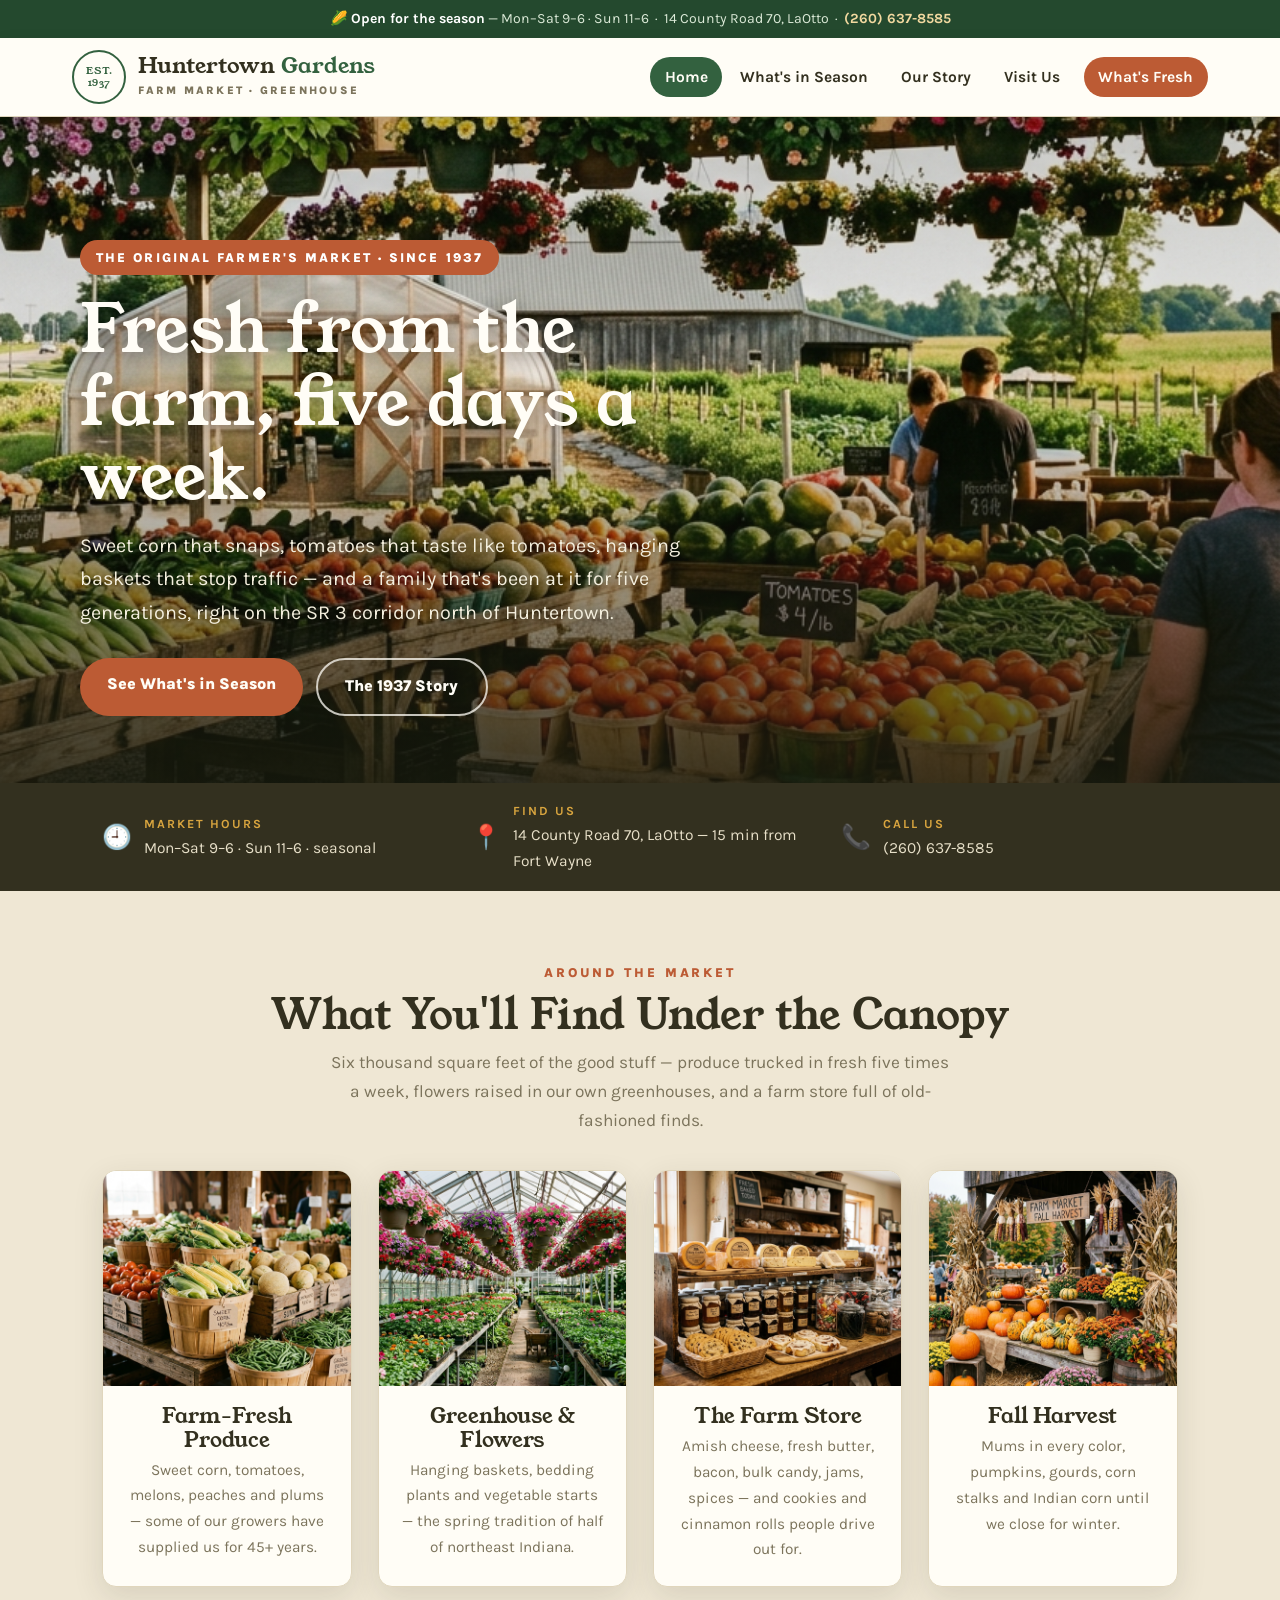
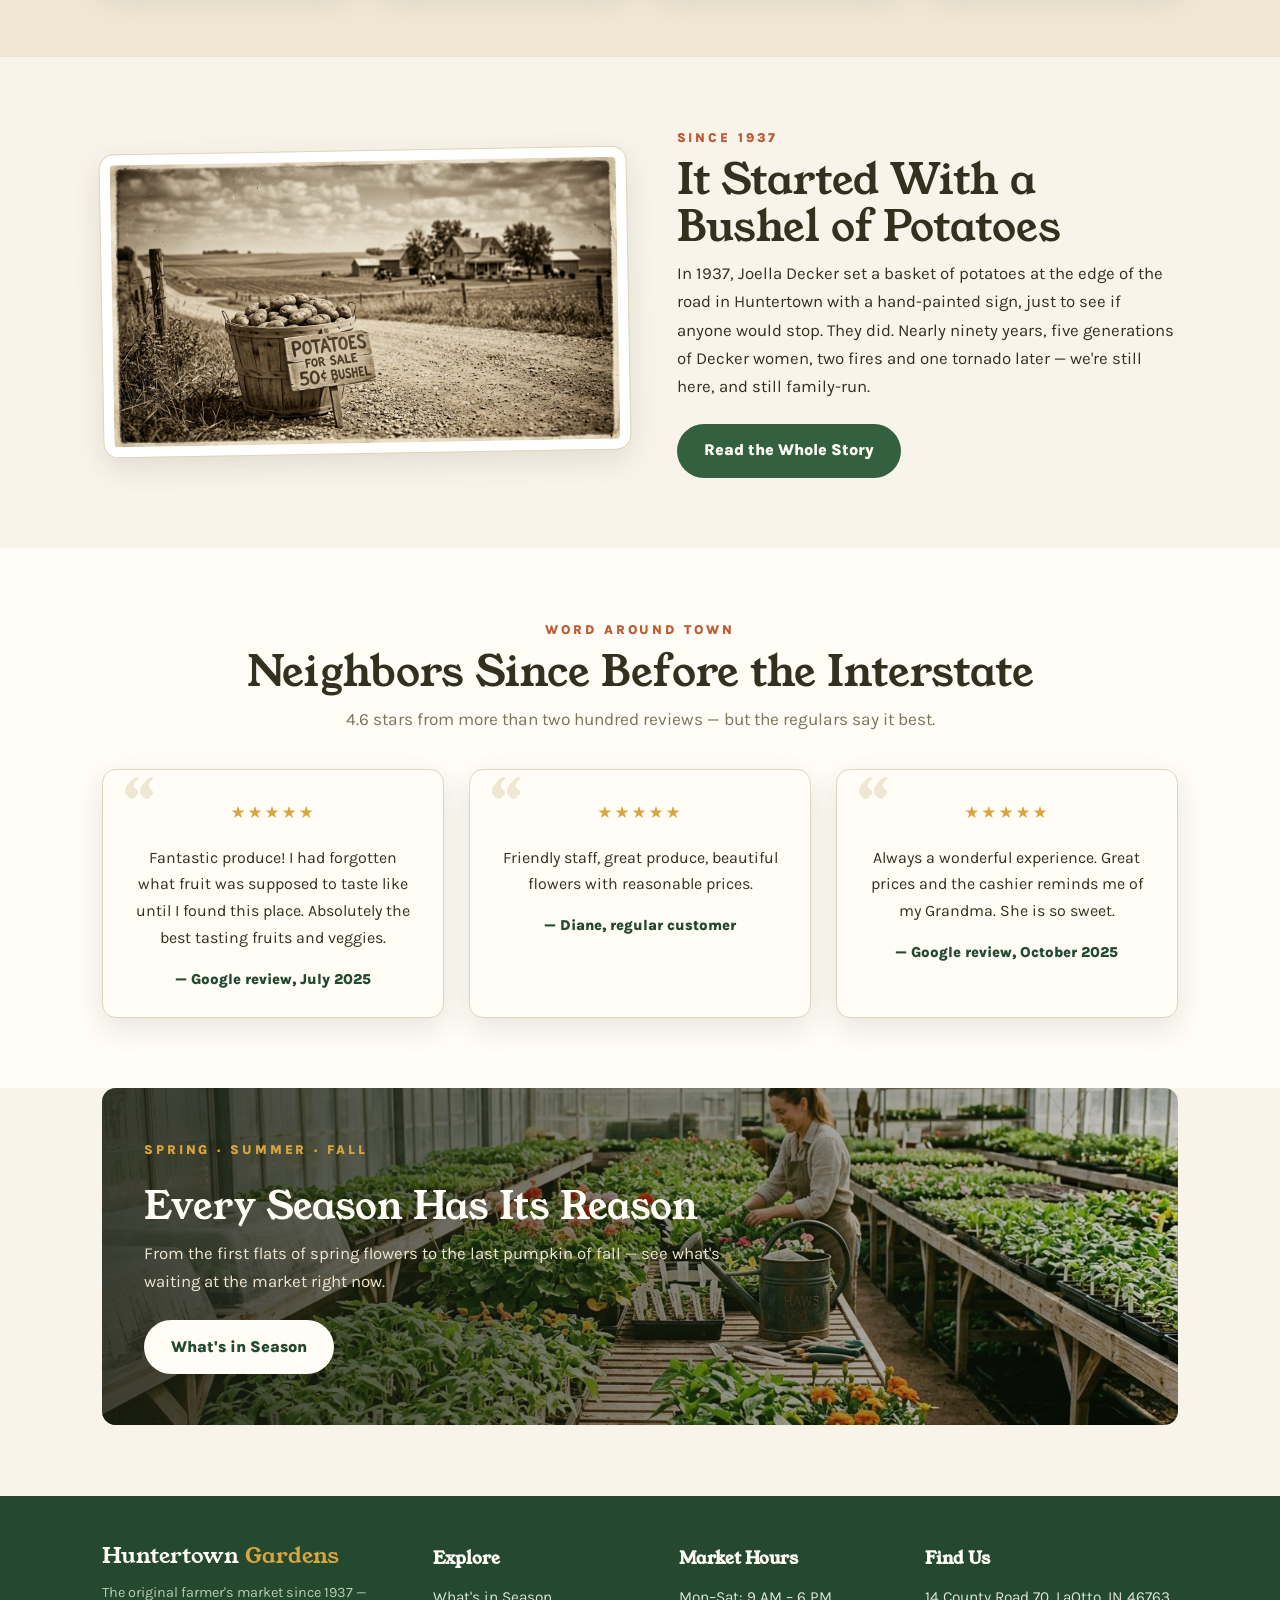
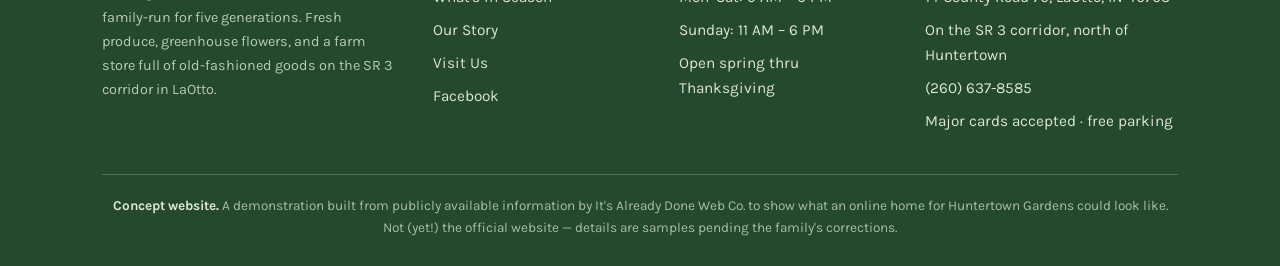
==== index.html @ 18785dc9 "v1: Huntertown Gardens concept site (spec build #3) Four-page heritage farm market site built from p" ====
<!DOCTYPE html>
<html lang="en">
<head>
<meta charset="UTF-8">
<meta name="viewport" content="width=device-width, initial-scale=1.0">
<title>Huntertown Gardens — The Original Farmer's Market Since 1937</title>
<meta name="description" content="Family-run farm market and greenhouse on the SR 3 corridor north of Fort Wayne: fresh produce, hanging baskets and bedding plants, Amish cheese, bulk candy and pantry goods. Since 1937.">
<link rel="icon" href="data:image/svg+xml,<svg xmlns='http://www.w3.org/2000/svg' viewBox='0 0 100 100'><circle cx='50' cy='50' r='46' fill='%23f8f4e9' stroke='%2333613f' stroke-width='6'/><path d='M50 25 C58 38 58 52 50 66 C42 52 42 38 50 25 Z' fill='%2333613f'/><path d='M50 66 L50 78' stroke='%2333613f' stroke-width='5' stroke-linecap='round'/></svg>">
<link rel="stylesheet" href="css/style.css">
</head>
<body>

<div class="topbar">🌽 <strong>Open for the season</strong> — Mon–Sat 9–6 · Sun 11–6 &nbsp;·&nbsp; 14 County Road 70, LaOtto &nbsp;·&nbsp; <a href="tel:+12606378585">(260) 637-8585</a></div>

<header class="site">
  <div class="nav-row">
    <a class="brand" href="index.html">
      <span class="roundel">EST.<br>1937</span>
      <span>
        <span class="brand-name">Huntertown <span>Gardens</span></span>
        <span class="brand-tag">Farm Market · Greenhouse</span>
      </span>
    </a>
    <nav class="main">
      <a href="index.html" class="active">Home</a>
      <a href="seasons.html">What's in Season</a>
      <a href="story.html">Our Story</a>
      <a href="visit.html">Visit Us</a>
      <a href="seasons.html" class="cta">What's Fresh</a>
    </nav>
  </div>
</header>

<section class="hero">
  <img class="hero-bg" src="assets/hero-market-crop2.png" alt="The farm market under its canopy: hanging flower baskets above tables piled with sweet corn, tomatoes and melons, greenhouse behind">
  <div class="wrap hero-inner">
    <span class="kicker">The original farmer's market · since 1937</span>
    <h1>Fresh from the farm, five days a week.</h1>
    <p class="lede">Sweet corn that snaps, tomatoes that taste like tomatoes, hanging baskets that stop traffic — and a family that's been at it for five generations, right on the SR 3 corridor north of Huntertown.</p>
    <div class="btns">
      <a class="btn btn-terra" href="seasons.html">See What's in Season</a>
      <a class="btn btn-outline" href="story.html">The 1937 Story</a>
    </div>
  </div>
</section>

<div class="info-strip">
  <div class="wrap">
    <div class="cell"><span class="info-ico">🕘</span><div><strong>Market Hours</strong> Mon–Sat 9–6 · Sun 11–6 · seasonal</div></div>
    <div class="cell"><span class="info-ico">📍</span><div><strong>Find Us</strong> <a href="visit.html">14 County Road 70, LaOtto — 15 min from Fort Wayne</a></div></div>
    <div class="cell"><span class="info-ico">📞</span><div><strong>Call Us</strong> <a href="tel:+12606378585">(260) 637-8585</a></div></div>
  </div>
</div>

<section class="block block--deep">
  <div class="wrap center">
    <p class="eyebrow">Around the market</p>
    <h2>What You'll Find Under the Canopy</h2>
    <p class="sub">Six thousand square feet of the good stuff — produce trucked in fresh five times a week, flowers raised in our own greenhouses, and a farm store full of old-fashioned finds.</p>
    <div class="grid grid-4">
      <div class="card">
        <img src="assets/produce.png" alt="Bushel baskets of sweet corn and crates of ripe tomatoes">
        <div class="pad"><h3>Farm-Fresh Produce</h3><p>Sweet corn, tomatoes, melons, peaches and plums — some of our growers have supplied us for 45+ years.</p></div>
      </div>
      <div class="card">
        <img src="assets/baskets.png" alt="Rows of vibrant hanging flower baskets inside the greenhouse">
        <div class="pad"><h3>Greenhouse &amp; Flowers</h3><p>Hanging baskets, bedding plants and vegetable starts — the spring tradition of half of northeast Indiana.</p></div>
      </div>
      <div class="card">
        <img src="assets/pantry.png" alt="Amish cheeses, jars of jam and old-fashioned bulk candy on a wooden shelf">
        <div class="pad"><h3>The Farm Store</h3><p>Amish cheese, fresh butter, bacon, bulk candy, jams, spices — and cookies and cinnamon rolls people drive out for.</p></div>
      </div>
      <div class="card">
        <img src="assets/fall.png" alt="Pumpkins, gourds, corn stalks and colorful mums in the fall">
        <div class="pad"><h3>Fall Harvest</h3><p>Mums in every color, pumpkins, gourds, corn stalks and Indian corn until we close for winter.</p></div>
      </div>
    </div>
  </div>
</section>

<section class="block">
  <div class="wrap">
    <div class="split">
      <div class="split-img"><img src="assets/heritage-1937.png" alt="A sepia-toned scene of a bushel basket of potatoes with a hand-painted for-sale sign at the edge of a country road"></div>
      <div>
        <p class="eyebrow">Since 1937</p>
        <h2>It Started With a Bushel of Potatoes</h2>
        <p>In 1937, Joella Decker set a basket of potatoes at the edge of the road in Huntertown with a hand-painted sign, just to see if anyone would stop. They did. Nearly ninety years, five generations of Decker women, two fires and one tornado later — we're still here, and still family-run.</p>
        <p style="margin-top:1.4rem"><a class="btn btn-green" href="story.html">Read the Whole Story</a></p>
      </div>
    </div>
  </div>
</section>

<section class="block block--white">
  <div class="wrap center">
    <p class="eyebrow">Word around town</p>
    <h2>Neighbors Since Before the Interstate</h2>
    <p class="sub">4.6 stars from more than two hundred reviews — but the regulars say it best.</p>
    <div class="grid grid-3">
      <div class="review">
        <div class="stars">★★★★★</div>
        <p>Fantastic produce! I had forgotten what fruit was supposed to taste like until I found this place. Absolutely the best tasting fruits and veggies.</p>
        <div class="who">— Google review, July 2025</div>
      </div>
      <div class="review">
        <div class="stars">★★★★★</div>
        <p>Friendly staff, great produce, beautiful flowers with reasonable prices.</p>
        <div class="who">— Diane, regular customer</div>
      </div>
      <div class="review">
        <div class="stars">★★★★★</div>
        <p>Always a wonderful experience. Great prices and the cashier reminds me of my Grandma. She is so sweet.</p>
        <div class="who">— Google review, October 2025</div>
      </div>
    </div>
  </div>
</section>

<section class="block" style="padding-top:0">
  <div class="wrap">
    <div class="banner">
      <img class="bg" src="assets/greenhouse.png" alt="Greenhouse tables full of spring bedding plants and vegetable starts">
      <div class="pad">
        <p class="eyebrow" style="color:var(--gold)">Spring · Summer · Fall</p>
        <h2>Every Season Has Its Reason</h2>
        <p>From the first flats of spring flowers to the last pumpkin of fall — see what's waiting at the market right now.</p>
        <a class="btn btn-cream" href="seasons.html">What's in Season</a>
      </div>
    </div>
  </div>
</section>

<footer class="site">
  <div class="wrap">
    <div class="cols">
      <div>
        <span class="brand-name">Huntertown <span style="color:var(--gold)">Gardens</span></span>
        <p class="small">The original farmer's market since 1937 — family-run for five generations. Fresh produce, greenhouse flowers, and a farm store full of old-fashioned goods on the SR 3 corridor in LaOtto.</p>
      </div>
      <div>
        <h4>Explore</h4>
        <ul>
          <li><a href="seasons.html">What's in Season</a></li>
          <li><a href="story.html">Our Story</a></li>
          <li><a href="visit.html">Visit Us</a></li>
          <li><a href="https://www.facebook.com/HuntertownGardens/" target="_blank" rel="noopener">Facebook</a></li>
        </ul>
      </div>
      <div>
        <h4>Market Hours</h4>
        <ul>
          <li>Mon–Sat: 9 AM – 6 PM</li>
          <li>Sunday: 11 AM – 6 PM</li>
          <li>Open spring thru Thanksgiving</li>
        </ul>
      </div>
      <div>
        <h4>Find Us</h4>
        <ul>
          <li>14 County Road 70, LaOtto, IN 46763</li>
          <li>On the SR 3 corridor, north of Huntertown</li>
          <li><a href="tel:+12606378585">(260) 637-8585</a></li>
          <li>Major cards accepted · free parking</li>
        </ul>
      </div>
    </div>
    <div class="footnote">
      <strong>Concept website.</strong> A demonstration built from publicly available information by It's Already Done Web Co. to show what an online home for Huntertown Gardens could look like. Not (yet!) the official website — details are samples pending the family's corrections.
    </div>
  </div>
</footer>

</body>
</html>
---- css/style.css ----
/* ============================================================
   Huntertown Gardens — the original farmer's market since 1937
   Kraft & cream · botanical green · terracotta · harvest gold
   ============================================================ */

@import url('https://fonts.googleapis.com/css2?family=Young+Serif&family=Karla:ital,wght@0,400;0,500;0,700;0,800;1,400&display=swap');

:root {
  --cream: #f8f4e9;
  --kraft: #efe7d4;
  --panel: #fffdf6;
  --line: #e0d6bd;
  --green: #33613f;
  --green-deep: #24492e;
  --green-soft: #e3ecdd;
  --terra: #bc5b34;
  --terra-soft: #f6e3d8;
  --gold: #d9a53f;
  --ink: #33301f;
  --muted: #7c745c;
  --radius: 14px;
  --shadow: 0 10px 30px rgba(51, 48, 31, 0.12);
}

* { margin: 0; padding: 0; box-sizing: border-box; }
html { scroll-behavior: smooth; }

body {
  overflow-x: hidden;
  background: var(--cream);
  color: var(--ink);
  font-family: 'Karla', system-ui, sans-serif;
  font-size: 1.05rem;
  line-height: 1.68;
}

img { max-width: 100%; display: block; }
::selection { background: var(--green); color: #fffdf6; }

h1, h2, h3 { font-family: 'Young Serif', Georgia, serif; line-height: 1.12; font-weight: 400; }

.wrap { max-width: 1120px; margin: 0 auto; padding: 0 1.4rem; }
a { color: var(--green); }

/* ---------- topbar & header ---------- */
.topbar {
  background: var(--green-deep);
  color: #dcead8;
  font-size: 0.88rem;
  text-align: center;
  padding: 0.45rem 1rem;
}
.topbar strong { color: #fff; }
.topbar a { color: #f2d9a0; font-weight: 700; text-decoration: none; }

header.site {
  background: var(--panel);
  border-bottom: 1px solid var(--line);
  position: sticky; top: 0; z-index: 50;
  box-shadow: 0 2px 14px rgba(51,48,31,0.06);
}
.nav-row {
  display: flex; align-items: center; justify-content: space-between;
  gap: 1rem; padding: 0.75rem 1.4rem; max-width: 1180px; margin: 0 auto; flex-wrap: wrap;
}
.brand { text-decoration: none; display: flex; align-items: center; gap: 0.75rem; }
.roundel {
  width: 54px; height: 54px; border-radius: 50%; flex-shrink: 0;
  border: 2.5px solid var(--green);
  display: grid; place-items: center;
  background: var(--panel);
  color: var(--green);
  font-family: 'Young Serif', serif;
  font-size: 0.62rem; text-align: center; line-height: 1.25;
  letter-spacing: 0.06em;
}
.brand-name {
  font-family: 'Young Serif', serif;
  font-size: 1.35rem; color: var(--ink); line-height: 1.1;
}
.brand-name span { color: var(--green); }
.brand-tag {
  display: block; font-size: 0.7rem; font-weight: 800;
  letter-spacing: 0.2em; text-transform: uppercase; color: var(--muted);
}
nav.main { display: flex; align-items: center; gap: 0.25rem; flex-wrap: wrap; }
nav.main a {
  text-decoration: none; color: var(--ink); font-weight: 700; font-size: 0.97rem;
  padding: 0.45rem 0.9rem; border-radius: 999px; transition: background 0.15s, color 0.15s;
}
nav.main a:hover { background: var(--green-soft); color: var(--green-deep); }
nav.main a.active { background: var(--green); color: #fffdf6; }
nav.main a.cta { background: var(--terra); color: #fffdf6; margin-left: 0.35rem; }
nav.main a.cta:hover { background: #9c4525; color: #fff; }

/* ---------- hero ---------- */
.hero {
  position: relative; min-height: 74vh;
  display: flex; align-items: flex-end;
  color: #fffdf6; isolation: isolate; overflow: hidden;
}
.hero-bg { position: absolute; inset: 0; width: 100%; height: 100%; object-fit: cover; z-index: -2; }
.hero::after {
  content: ""; position: absolute; inset: 0; z-index: -1;
  background: linear-gradient(180deg, rgba(30,32,18,0.22) 0%, rgba(30,32,18,0.06) 40%, rgba(24,26,14,0.8) 100%);
}
.hero-inner { padding: 5.5rem 0 3.2rem; width: 100%; }
.hero .kicker {
  display: inline-block; background: var(--terra);
  color: #fff; font-weight: 800; font-size: 0.82rem;
  letter-spacing: 0.16em; text-transform: uppercase;
  padding: 0.4rem 1rem; border-radius: 999px; margin-bottom: 1.1rem;
}
.hero h1 {
  color: #fffdf6; font-size: clamp(2.4rem, 5.4vw, 4.1rem);
  max-width: 16ch; text-shadow: 0 3px 22px rgba(0,0,0,0.45);
}
.hero p.lede {
  max-width: 54ch; margin: 1rem 0 1.8rem;
  font-size: clamp(1.05rem, 1.7vw, 1.24rem);
  color: #f3eedd; text-shadow: 0 2px 12px rgba(0,0,0,0.5);
}
.hero .btns { display: flex; gap: 0.8rem; flex-wrap: wrap; margin-bottom: 1rem; }
.hero--page { min-height: 46vh; }
.hero--page .hero-inner { padding: 4rem 0 2.4rem; }

/* ---------- buttons ---------- */
.btn {
  display: inline-block; text-decoration: none; font-weight: 800;
  font-size: 1rem; padding: 0.85rem 1.7rem; border-radius: 999px;
  transition: transform 0.12s, box-shadow 0.12s, background 0.15s;
}
.btn:hover { transform: translateY(-2px); box-shadow: 0 10px 24px rgba(0,0,0,0.2); }
.btn-green { background: var(--green); color: #fffdf6; }
.btn-green:hover { background: var(--green-deep); }
.btn-terra { background: var(--terra); color: #fffdf6; }
.btn-terra:hover { background: #9c4525; }
.btn-cream { background: #fffdf6; color: var(--green-deep); }
.btn-outline { background: transparent; color: #fffdf6; border: 2px solid rgba(255,253,246,0.75); }
.btn-outline:hover { background: rgba(255,253,246,0.14); }

/* ---------- info strip ---------- */
.info-strip { background: var(--ink); color: #e7dfc8; }
.info-strip .wrap {
  display: grid; grid-template-columns: repeat(auto-fit, minmax(230px, 1fr));
  gap: 0.5rem 2rem; padding: 1.1rem 1.4rem;
}
.info-strip .cell { display: flex; align-items: center; gap: 0.75rem; font-size: 0.97rem; }
.info-strip .cell strong { display: block; font-size: 0.78rem; letter-spacing: 0.16em; text-transform: uppercase; color: var(--gold); }
.info-strip a { color: #e7dfc8; text-decoration: none; }
.info-strip a:hover { color: #fff; text-decoration: underline; }
.info-ico { font-size: 1.5rem; line-height: 1; }

/* ---------- sections ---------- */
section.block { padding: 4.4rem 0; }
section.block--deep { background: var(--kraft); }
section.block--white { background: var(--panel); }
.eyebrow {
  font-weight: 800; font-size: 0.82rem; letter-spacing: 0.22em;
  text-transform: uppercase; color: var(--terra); margin-bottom: 0.5rem;
}
.block h2 { font-size: clamp(1.9rem, 3.5vw, 2.6rem); margin-bottom: 0.6rem; }
.block .sub { color: var(--muted); max-width: 62ch; margin-bottom: 2.2rem; font-size: 1.08rem; }
.center { text-align: center; }
.center .sub { margin-left: auto; margin-right: auto; }

/* ---------- cards ---------- */
.grid { display: grid; gap: 1.6rem; }
.grid-2 { grid-template-columns: repeat(auto-fit, minmax(300px, 1fr)); }
.grid-3 { grid-template-columns: repeat(auto-fit, minmax(260px, 1fr)); }
.grid-4 { grid-template-columns: repeat(auto-fit, minmax(230px, 1fr)); }
.card {
  background: var(--panel); border-radius: var(--radius); overflow: hidden;
  box-shadow: var(--shadow); display: flex; flex-direction: column;
  border: 1px solid var(--line);
  transition: transform 0.18s, box-shadow 0.18s;
}
.card:hover { transform: translateY(-5px); box-shadow: 0 16px 40px rgba(51,48,31,0.18); }
.card img { height: 215px; width: 100%; object-fit: cover; }
.card .pad { padding: 1.2rem 1.3rem 1.4rem; flex: 1; }
.card h3 { font-size: 1.3rem; margin-bottom: 0.35rem; }
.card p { color: var(--muted); font-size: 0.96rem; }

/* ---------- split ---------- */
.split { display: grid; grid-template-columns: 1.05fr 1fr; gap: 3rem; align-items: center; }
.split.rev { grid-template-columns: 1fr 1.05fr; }
.split-img {
  border-radius: var(--radius); overflow: hidden; box-shadow: var(--shadow);
  border: 10px solid #fff; outline: 1px solid var(--line); transform: rotate(-1deg);
}
.split.rev .split-img { transform: rotate(1deg); }
.split-img img { width: 100%; height: 100%; object-fit: cover; }
@media (max-width: 840px) { .split, .split.rev { grid-template-columns: 1fr; gap: 1.8rem; } }

ul.checks { list-style: none; margin-top: 1rem; }
ul.checks li { padding-left: 2rem; position: relative; margin-bottom: 0.65rem; }
ul.checks li::before { content: "🌱"; position: absolute; left: 0; top: 0; font-size: 0.95rem; }

/* ---------- reviews ---------- */
.review {
  background: var(--panel); border-radius: var(--radius); box-shadow: var(--shadow);
  padding: 1.8rem 1.7rem 1.5rem; position: relative; border: 1px solid var(--line);
}
.review::before {
  content: "\201C"; font-family: 'Young Serif', serif; font-size: 4.2rem;
  color: var(--kraft); position: absolute; top: 0.4rem; left: 1.1rem; line-height: 1;
}
.review p { position: relative; font-size: 1rem; margin-bottom: 1rem; padding-top: 0.9rem; }
.review .who { font-weight: 800; color: var(--green-deep); font-size: 0.92rem; }
.review .stars { color: var(--gold); letter-spacing: 0.12em; margin-bottom: 0.2rem; }

/* ---------- season cards ---------- */
.season {
  background: var(--panel); border-radius: var(--radius); overflow: hidden;
  box-shadow: var(--shadow); border: 1px solid var(--line);
  display: grid; grid-template-columns: 1fr 1.2fr;
  margin-bottom: 1.8rem;
}
.season img { width: 100%; height: 100%; min-height: 260px; object-fit: cover; }
.season .pad { padding: 1.8rem 1.9rem; }
.season .when {
  display: inline-block; background: var(--terra-soft); color: var(--terra);
  font-weight: 800; font-size: 0.78rem; letter-spacing: 0.14em; text-transform: uppercase;
  border-radius: 999px; padding: 0.25rem 0.85rem; margin-bottom: 0.7rem;
}
.season h3 { font-size: 1.6rem; margin-bottom: 0.5rem; }
.season p { color: var(--muted); }
.season .tags { display: flex; flex-wrap: wrap; gap: 0.45rem; margin-top: 1rem; }
.season .tags span {
  background: var(--green-soft); color: var(--green-deep);
  border-radius: 999px; font-weight: 700; font-size: 0.88rem; padding: 0.28rem 0.85rem;
}
.season.flip { grid-template-columns: 1.2fr 1fr; }
.season.flip img { order: 2; }
@media (max-width: 780px) {
  .season, .season.flip { grid-template-columns: 1fr; }
  .season.flip img { order: 0; }
}

/* ---------- timeline ---------- */
.timeline { position: relative; max-width: 720px; margin: 2.2rem auto 0; padding-left: 2.2rem; }
.timeline::before {
  content: ""; position: absolute; left: 8px; top: 6px; bottom: 6px;
  width: 3px; background: var(--line); border-radius: 2px;
}
.tl {
  position: relative; padding-bottom: 2rem;
}
.tl::before {
  content: ""; position: absolute; left: -2.2rem; top: 6px;
  width: 19px; height: 19px; border-radius: 50%;
  background: var(--green); border: 4px solid var(--cream);
  transform: translateX(0.5px);
}
.tl .year {
  font-family: 'Young Serif', serif; font-size: 1.4rem; color: var(--terra);
}
.tl h3 { font-size: 1.2rem; margin: 0.15rem 0 0.3rem; }
.tl p { color: var(--muted); max-width: 58ch; }

/* ---------- banner ---------- */
.banner {
  position: relative; color: #fffdf6; isolation: isolate; overflow: hidden;
  border-radius: var(--radius);
}
.banner img.bg { position: absolute; inset: 0; width: 100%; height: 100%; object-fit: cover; z-index: -2; }
.banner::after {
  content: ""; position: absolute; inset: 0; z-index: -1;
  background: linear-gradient(90deg, rgba(26,30,16,0.84) 0%, rgba(26,30,16,0.45) 60%, rgba(26,30,16,0.2) 100%);
}
.banner .pad { padding: 3.2rem 2.6rem; max-width: 62%; }
.banner h2 { color: #fffdf6; font-size: clamp(1.7rem, 3vw, 2.4rem); margin-bottom: 0.7rem; }
.banner p { color: #ece5d0; margin-bottom: 1.5rem; }
@media (max-width: 720px) { .banner .pad { max-width: 100%; padding: 2.4rem 1.6rem; } }

/* ---------- hours & map ---------- */
table.hours { width: 100%; border-collapse: collapse; }
table.hours td { padding: 0.7rem 0.4rem; border-bottom: 1px dashed var(--line); font-size: 1.02rem; }
table.hours td:last-child { text-align: right; font-weight: 800; }

.map-frame {
  border-radius: var(--radius); overflow: hidden; box-shadow: var(--shadow);
  border: 10px solid #fff; outline: 1px solid var(--line);
}
.map-frame iframe { display: block; width: 100%; height: 400px; border: 0; }

.tip {
  background: var(--terra-soft); border-left: 5px solid var(--terra);
  border-radius: 0 12px 12px 0; padding: 1rem 1.3rem;
  font-size: 0.98rem; margin: 1.6rem 0;
}
.tip strong { color: var(--terra); }

/* ---------- footer ---------- */
footer.site { background: var(--green-deep); color: #dbe6d4; }
footer.site .cols {
  display: grid; grid-template-columns: 1.4fr 1fr 1fr 1.2fr;
  gap: 2.2rem; padding: 3rem 0 2rem;
}
@media (max-width: 860px) { footer.site .cols { grid-template-columns: 1fr 1fr; } }
@media (max-width: 540px) { footer.site .cols { grid-template-columns: 1fr; } }
footer.site h4 { font-family: 'Young Serif', serif; color: #fffdf6; font-size: 1.05rem; margin-bottom: 0.8rem; }
footer.site a { color: #dbe6d4; text-decoration: none; }
footer.site a:hover { color: #fff; text-decoration: underline; }
footer.site ul { list-style: none; }
footer.site li { margin-bottom: 0.45rem; font-size: 0.96rem; }
footer.site .brand-name { color: #fffdf6; }
footer.site p.small { font-size: 0.9rem; color: #b8cbb0; margin-top: 0.6rem; }
.footnote {
  border-top: 1px solid rgba(219,230,212,0.25);
  padding: 1.2rem 0 1.6rem; font-size: 0.85rem; color: #a9bfa0; text-align: center;
}
.footnote strong { color: #dbe6d4; }

@media (max-width: 640px) {
  .hero { min-height: 62vh; }
  nav.main { justify-content: center; width: 100%; }
  .nav-row { justify-content: center; }
}
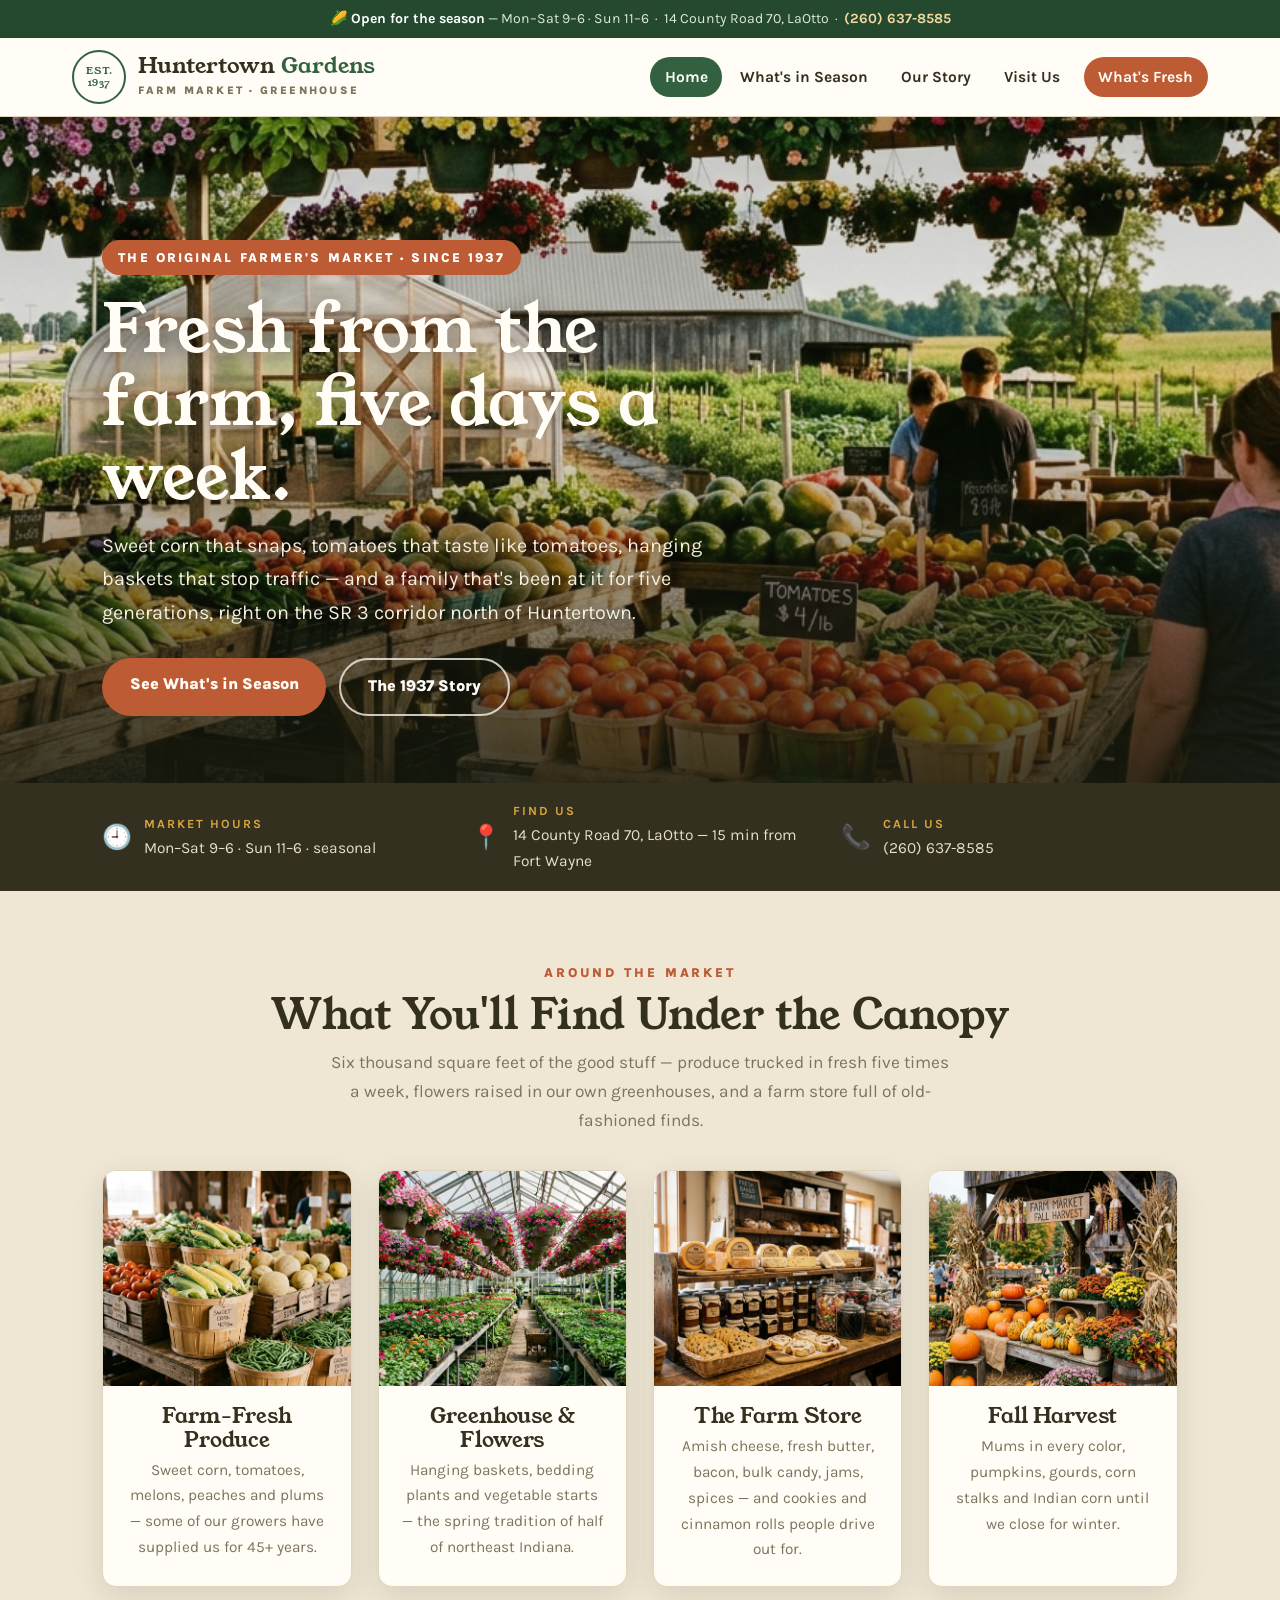
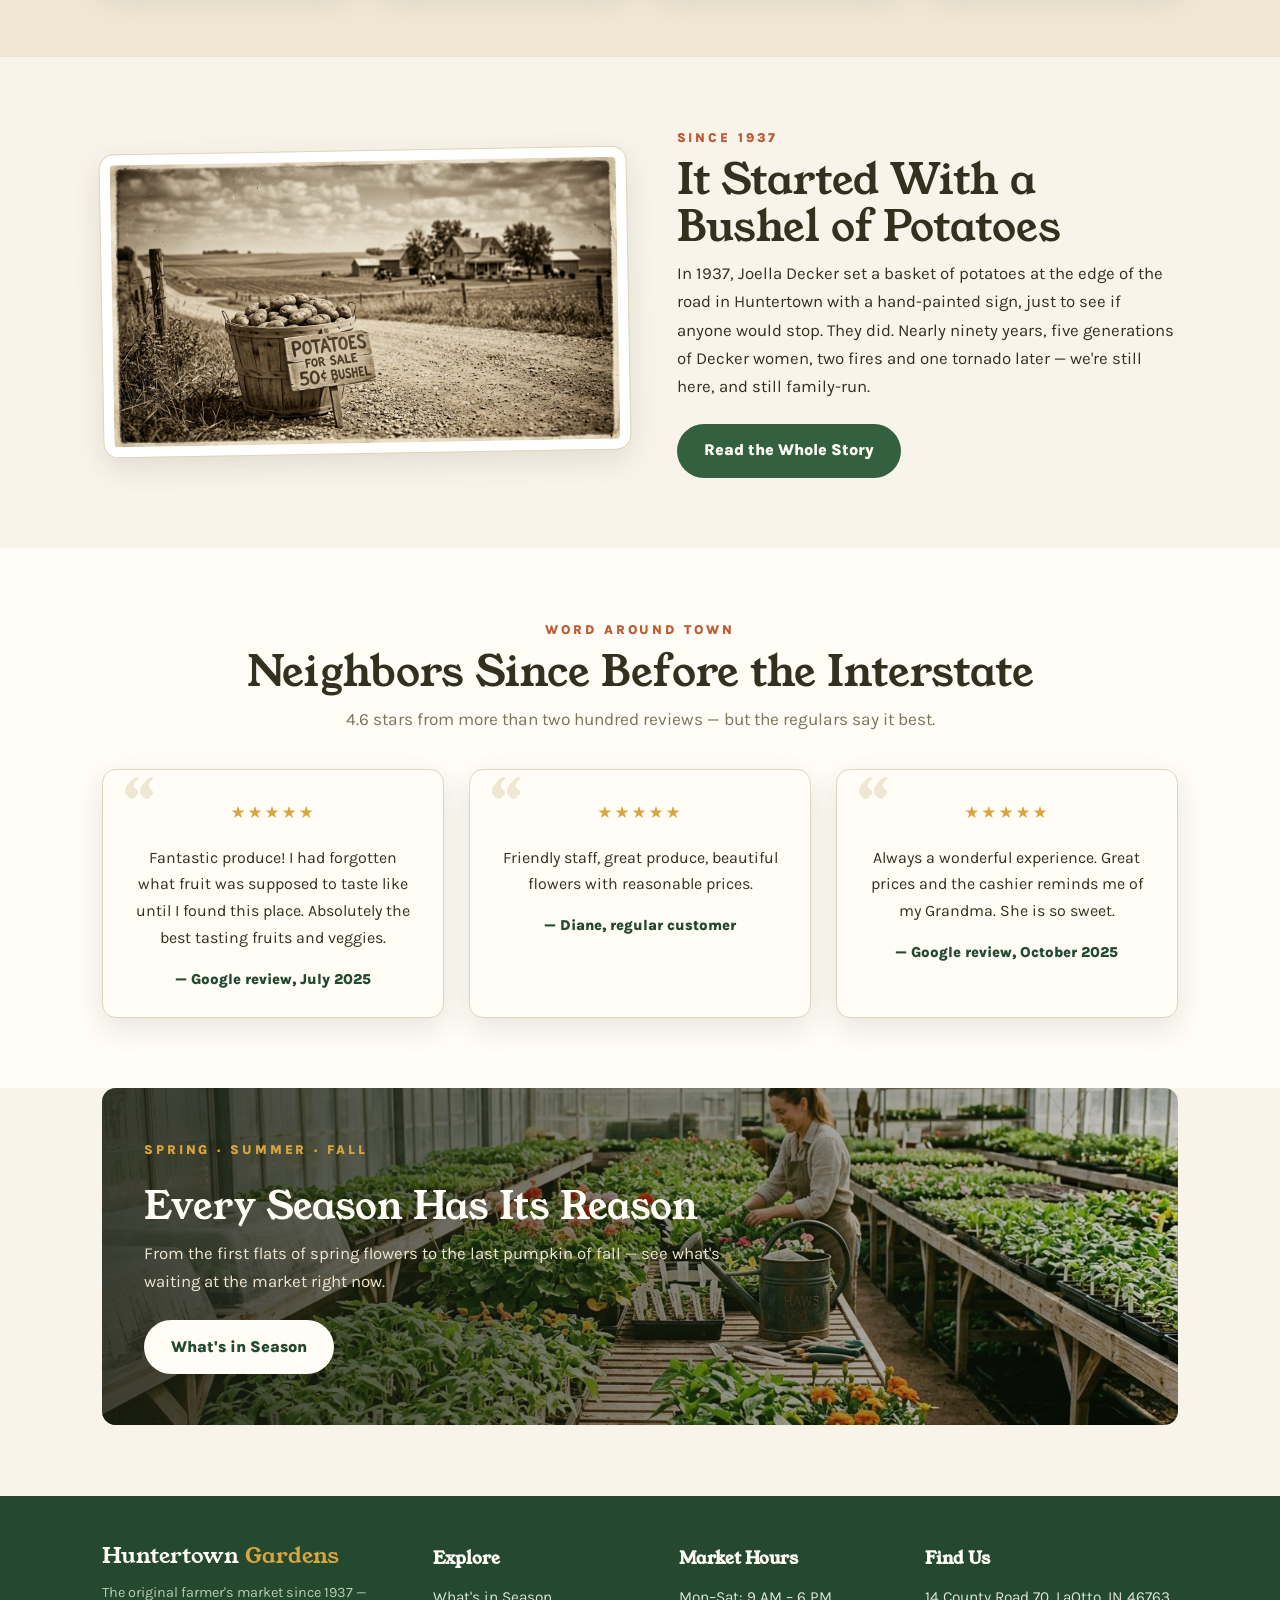
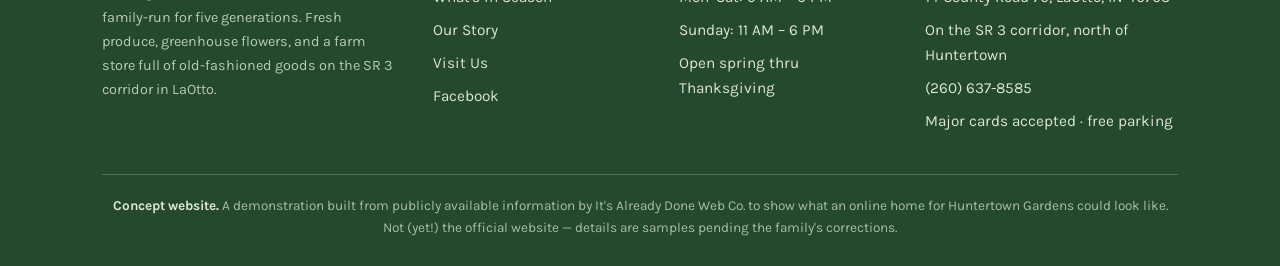
==== commit c44490fe: "Add privacy-friendly analytics (GoatCounter, no cookies, host+path only) Co-Authored-By: Claude Fabl" ====
--- a/index.html
+++ b/index.html
@@ -171,5 +171,10 @@
   </div>
 </footer>
 
+<script>
+  // Privacy-friendly analytics (GoatCounter) - no cookies, records host+path only
+  window.goatcounter = { path: function(p) { return location.host + p; } };
+</script>
+<script data-goatcounter="https://alreadydone.goatcounter.com/count" async src="//gc.zgo.at/count.js"></script>
 </body>
 </html>
--- a/css/style.css
+++ b/css/style.css
@@ -104,7 +104,7 @@
   content: ""; position: absolute; inset: 0; z-index: -1;
   background: linear-gradient(180deg, rgba(30,32,18,0.22) 0%, rgba(30,32,18,0.06) 40%, rgba(24,26,14,0.8) 100%);
 }
-.hero-inner { padding: 5.5rem 0 3.2rem; width: 100%; }
+.hero-inner { padding-top: 5.5rem; padding-bottom: 3.2rem; width: 100%; }
 .hero .kicker {
   display: inline-block; background: var(--terra);
   color: #fff; font-weight: 800; font-size: 0.82rem;
@@ -122,7 +122,7 @@
 }
 .hero .btns { display: flex; gap: 0.8rem; flex-wrap: wrap; margin-bottom: 1rem; }
 .hero--page { min-height: 46vh; }
-.hero--page .hero-inner { padding: 4rem 0 2.4rem; }
+.hero--page .hero-inner { padding-top: 4rem; padding-bottom: 2.4rem; }
 
 /* ---------- buttons ---------- */
 .btn {
